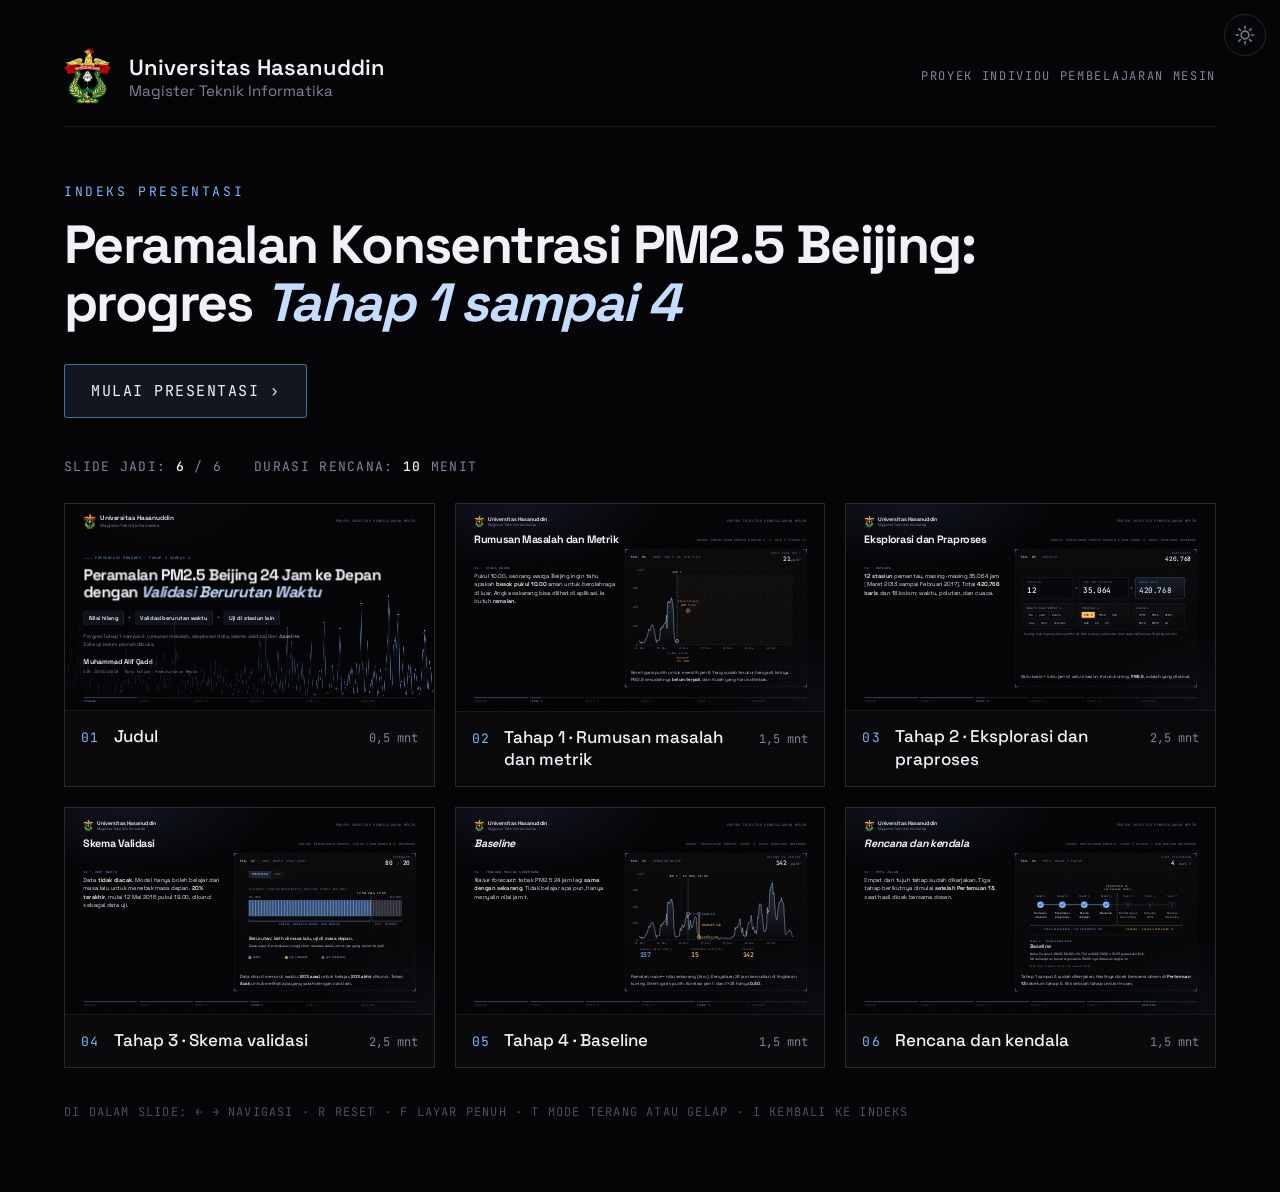
==== Presentasi/Presentasi Tahap 1-4/INDEX.html @ 756e317a "Tambah presentasi progres Tahap 1 sampai 4 (6 slide web interaktif) Slide judul, Tahap 1 sampai 4, s" ====
<!doctype html>
<html lang="id">
<head>
<meta charset="utf-8">
<meta name="viewport" content="width=device-width, initial-scale=1">
<title>Presentasi Proyek ML PM2.5 Beijing · Indeks</title>
<link rel="preconnect" href="https://fonts.googleapis.com">
<link rel="preconnect" href="https://fonts.gstatic.com" crossorigin>
<link href="https://fonts.googleapis.com/css2?family=JetBrains+Mono:wght@400;500&family=Space+Grotesk:wght@400;500;600;700&display=swap" rel="stylesheet">
<style>
:root{
  --bg:#050507;--line:rgba(255,255,255,.13);--line2:rgba(255,255,255,.07);
  --text:#f1f2f6;--body:#c4c7d4;--mute:#80849a;--accent:#7db4ff;--accent-bright:#c4dcff;
  --sans:'Space Grotesk','Segoe UI',system-ui,sans-serif;--mono:'JetBrains Mono','Cascadia Mono',Consolas,monospace;
}
*{box-sizing:border-box;margin:0;padding:0}
html{background:var(--bg)}
body{min-height:100vh;font-family:var(--sans);color:var(--text);padding:48px clamp(20px,5vw,96px) 72px;
  background:
    radial-gradient(1100px 600px at 18% -8%,rgba(110,140,220,.13),transparent 70%),
    radial-gradient(rgba(255,255,255,.055) 1px,transparent 1.2px) 0 0/32px 32px,var(--bg)}
.top{display:flex;align-items:center;justify-content:space-between;gap:24px;padding-bottom:22px;border-bottom:1px solid var(--line2);flex-wrap:wrap}
.brand{display:flex;align-items:center;gap:18px}
.brand img{height:56px;width:auto}
.brand b{display:block;font-size:22px;font-weight:600}
.brand span{display:block;font-size:15px;color:var(--mute)}
.tag{font-family:var(--mono);font-size:12px;letter-spacing:.14em;text-transform:uppercase;color:var(--mute)}
.hero{padding:56px 0 40px;display:flex;align-items:flex-end;justify-content:space-between;gap:32px;flex-wrap:wrap}
.hero .eyebrow{font-family:var(--mono);font-size:13px;letter-spacing:.2em;text-transform:uppercase;color:var(--accent);margin-bottom:16px}
h1{font-size:clamp(34px,4.2vw,60px);line-height:1.08;font-weight:700;letter-spacing:-.03em;max-width:1000px}
h1 em{font-style:italic;color:var(--accent-bright)}
.start{font-family:var(--mono);font-size:15px;letter-spacing:.1em;text-transform:uppercase;color:var(--text);text-decoration:none;border:1px solid rgba(125,180,255,.55);background:rgba(125,180,255,.1);padding:16px 26px;border-radius:3px;transition:background .2s,border-color .2s}
.start:hover{background:rgba(125,180,255,.2);border-color:var(--accent)}
.meta{display:flex;gap:32px;flex-wrap:wrap;font-family:var(--mono);font-size:13px;letter-spacing:.1em;color:var(--mute);text-transform:uppercase;margin-bottom:28px}
.meta b{color:var(--text);font-weight:500}
.grid{display:grid;grid-template-columns:repeat(auto-fill,minmax(300px,1fr));gap:20px}
.card{position:relative;display:block;text-decoration:none;color:inherit;border:1px solid var(--line);background:rgba(255,255,255,.02);transition:border-color .2s,transform .2s}
a.card:hover{border-color:var(--accent);transform:translateY(-3px)}
.thumb{position:relative;aspect-ratio:16/9;overflow:hidden;background:#07080b;border-bottom:1px solid var(--line2)}
.thumb iframe{position:absolute;left:0;top:0;width:1920px;height:1080px;border:0;transform-origin:0 0;pointer-events:none}
.thumb.empty{display:flex;align-items:center;justify-content:center;font-family:var(--mono);font-size:12px;letter-spacing:.14em;text-transform:uppercase;color:#4b4e60;background:repeating-linear-gradient(135deg,rgba(255,255,255,.02) 0 10px,transparent 10px 20px)}
.info{display:flex;align-items:baseline;gap:14px;padding:14px 16px 16px}
.no{font-family:var(--mono);font-size:13px;color:var(--accent);letter-spacing:.1em}
.ttl{font-size:17px;font-weight:500;line-height:1.3;flex:1}
.tm{font-family:var(--mono);font-size:12px;color:var(--mute);white-space:nowrap}
.card.todo{opacity:.55}
.card.todo .no{color:var(--mute)}
.foot{margin-top:36px;font-family:var(--mono);font-size:12px;letter-spacing:.1em;color:#4b4e60;text-transform:uppercase}
</style>
<link rel="stylesheet" href="ASET/tema.css">
<script src="ASET/tema.js"></script>
</head>
<body>
<div class="top">
  <div class="brand">
    <img src="ASET/LOGO-UNHAS.png" alt="Logo Universitas Hasanuddin">
    <div><b>Universitas Hasanuddin</b><span>Magister Teknik Informatika</span></div>
  </div>
  <div class="tag">Proyek Individu Pembelajaran Mesin</div>
</div>

<div class="hero">
  <div>
    <div class="eyebrow">Indeks presentasi</div>
    <h1>Peramalan Konsentrasi PM2.5 Beijing: progres <em>Tahap 1 sampai 4</em></h1>
  </div>
  <a class="start" href="SLIDE1.html" id="start">Mulai presentasi ›</a>
</div>

<div class="meta"><span>Slide jadi: <b id="done">0</b> / 6</span><span>Durasi rencana: <b id="dur">0</b> menit</span></div>
<div class="grid" id="grid"></div>
<div class="foot">Di dalam slide: ← → navigasi · R reset · F layar penuh · T mode terang atau gelap · I kembali ke indeks</div>

<script>
/* Daftar slide sesuai rencana. Setelah file SLIDEN.html dibuat, ubah ready menjadi true. */
const SLIDES=[
  {t:'Judul',m:0.5,f:'SLIDE1.html',ready:true},
  {t:'Tahap 1 · Rumusan masalah dan metrik',m:1.5,f:'SLIDE2.html',ready:true},
  {t:'Tahap 2 · Eksplorasi dan praproses',m:2.5,f:'SLIDE3.html',ready:true},
  {t:'Tahap 3 · Skema validasi',m:2.5,f:'SLIDE4.html',ready:true},
  {t:'Tahap 4 · Baseline',m:1.5,f:'SLIDE5.html',ready:true},
  {t:'Rencana dan kendala',m:1.5,f:'SLIDE6.html',ready:true}
];
const grid=document.getElementById('grid');
const fm=m=>String(m).replace('.',',')+' mnt';
SLIDES.forEach((s,i)=>{
  const el=document.createElement(s.ready?'a':'div');
  el.className='card'+(s.ready?'':' todo');
  if(s.ready) el.href=s.f;
  const no=String(i+1).padStart(2,'0');
  el.innerHTML=(s.ready?'<div class="thumb"><iframe src="'+s.f+'" tabindex="-1" loading="lazy" title="Pratinjau slide '+(i+1)+'"></iframe></div>':'<div class="thumb empty">Menyusul</div>')
    +'<div class="info"><span class="no">'+no+'</span><span class="ttl">'+s.t+'</span><span class="tm">'+fm(s.m)+'</span></div>';
  grid.appendChild(el);
});
document.getElementById('done').textContent=SLIDES.filter(s=>s.ready).length;
document.getElementById('dur').textContent=String(SLIDES.reduce((a,s)=>a+s.m,0)).replace('.',',');
function fitThumbs(){document.querySelectorAll('.thumb iframe').forEach(f=>{const w=f.parentElement.clientWidth;f.style.transform='scale('+(w/1920)+')';});}
addEventListener('resize',fitThumbs);fitThumbs();
function leave(url){if(window.TEMA)TEMA.leave(url);else location.href=url;}
document.querySelectorAll('a').forEach(a=>a.addEventListener('click',e=>{e.preventDefault();leave(a.getAttribute('href'));}));
addEventListener('keydown',e=>{if(e.key==='Enter'||e.key===' '){e.preventDefault();leave('SLIDE1.html');}});
</script>
</body>
</html>
---- Presentasi/Presentasi Tahap 1-4/ASET/tema.css ----
/* ───────── Tema terang/gelap dan transisi antar-slide ─────────
   Dimuat paling akhir di <head> setiap slide. Cara kerja ada di tema.js. */

/* Latar halaman selalu sama dengan warna panggung, agar tidak ada kilatan hitam di sela slide */
html,body{background:#050507 !important}
html{color-scheme:dark}

/* Fade lama dimatikan; transisi ditangani tema.js */
html body{opacity:1 !important;animation:none !important}

/* Mode terang: dasar gelap dibalik. Warna merek (logo, gambar) dibalik sekali lagi agar tampil asli. */
html[data-tema="light"]{filter:invert(1) hue-rotate(180deg);color-scheme:light}
html[data-tema="light"] img{filter:invert(1) hue-rotate(180deg)}
html.t-anim,html.t-anim img{transition:filter .55s ease}

/* Sebelum animasi masuk dimulai, panggung disembunyikan. Pengaman: muncul sendiri setelah 3 detik. */
html.t-pre #stage{visibility:hidden;animation:t-fail 0s linear 3s forwards}
html.t-pre body:not(:has(#stage)){opacity:0 !important}
@keyframes t-fail{to{visibility:visible}}
html.t-fade body:not(:has(#stage)){opacity:0 !important;transition:opacity .3s ease}
html.t-in body:not(:has(#stage)){transition:opacity .35s ease}

/* Tombol tema (pojok kanan atas) */
#t-btn{position:fixed;top:14px;right:14px;z-index:60;width:42px;height:42px;border-radius:50%;
  display:grid;place-items:center;padding:0;cursor:pointer !important;
  color:#c4dcff;background:rgba(10,11,15,.72);border:1px solid rgba(255,255,255,.22);
  opacity:.55;transition:opacity .25s ease,border-color .25s ease,transform .5s cubic-bezier(.3,1.4,.4,1)}
#t-btn:hover,#t-btn:focus-visible{opacity:1;border-color:#7db4ff;outline:none}
#t-btn svg{width:22px;height:22px;display:block}
#t-btn.spin{transform:rotate(180deg)}
#t-btn .sun{display:block}#t-btn .moon{display:none}
html[data-tema="light"] #t-btn .sun{display:none}
html[data-tema="light"] #t-btn .moon{display:block}
html.t-frame #t-btn{display:none}
@media (prefers-reduced-motion:reduce){html.t-anim,html.t-anim img{transition:none}}
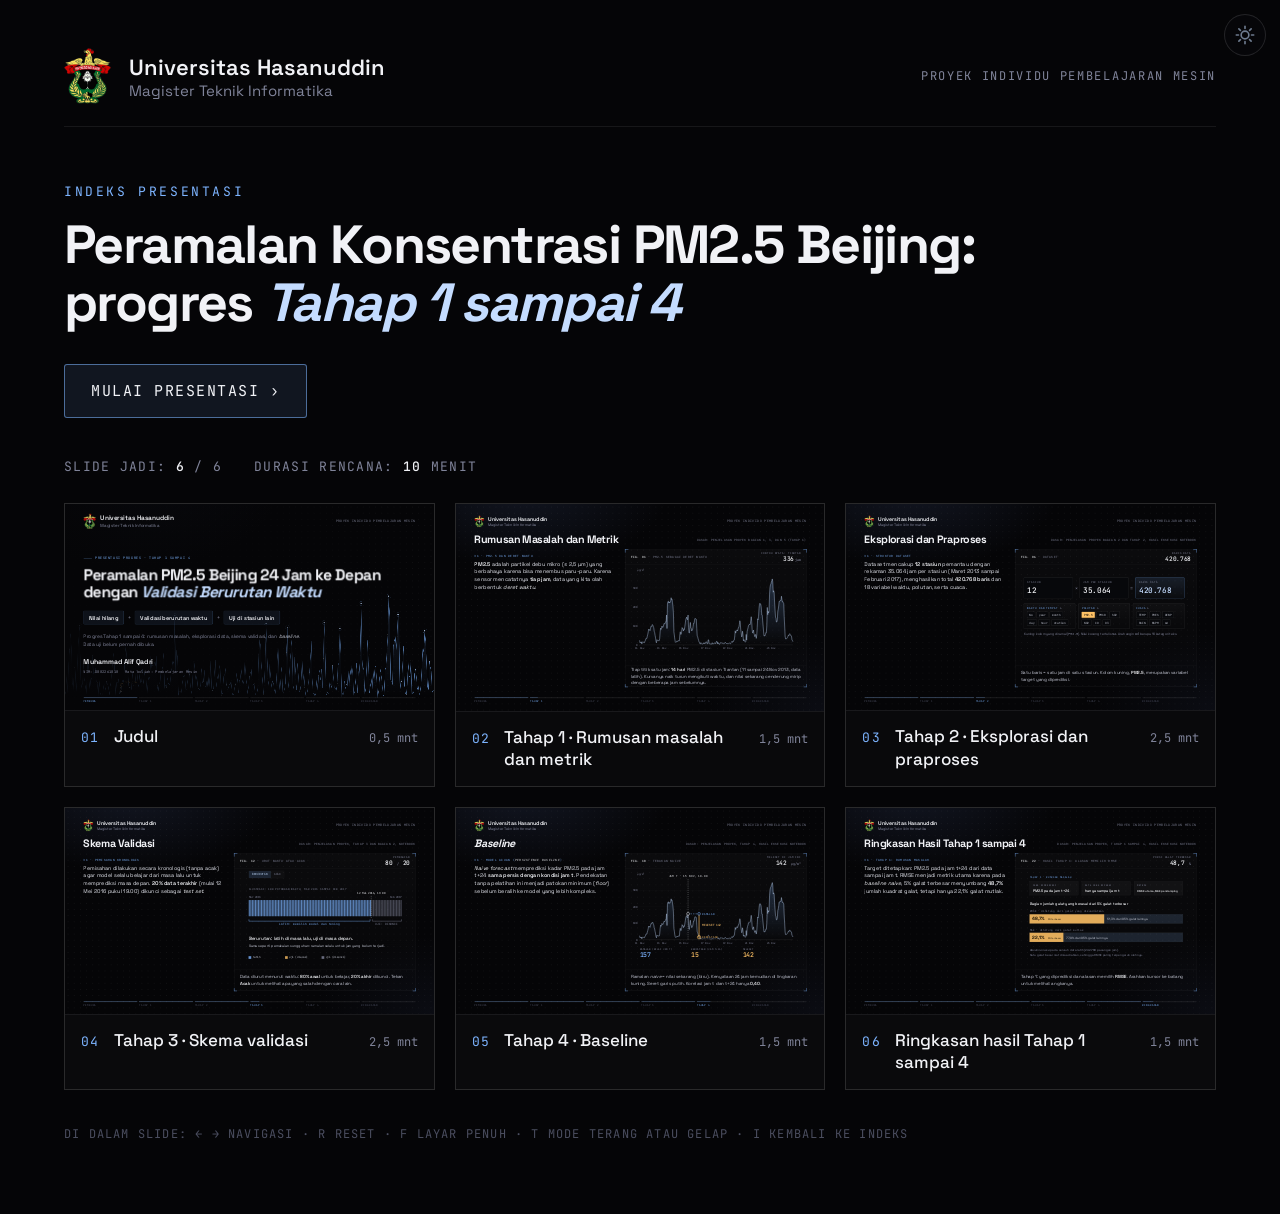
==== commit 60015c87: "Ubah slide 6 menjadi ringkasan hasil Tahap 1 sampai 4 tanpa rencana ke depan" ====
--- a/Presentasi/Presentasi Tahap 1-4/INDEX.html
+++ b/Presentasi/Presentasi Tahap 1-4/INDEX.html
@@ -79,7 +79,7 @@
   {t:'Tahap 2 · Eksplorasi dan praproses',m:2.5,f:'SLIDE3.html',ready:true},
   {t:'Tahap 3 · Skema validasi',m:2.5,f:'SLIDE4.html',ready:true},
   {t:'Tahap 4 · Baseline',m:1.5,f:'SLIDE5.html',ready:true},
-  {t:'Rencana dan kendala',m:1.5,f:'SLIDE6.html',ready:true}
+  {t:'Ringkasan hasil Tahap 1 sampai 4',m:1.5,f:'SLIDE6.html',ready:true}
 ];
 const grid=document.getElementById('grid');
 const fm=m=>String(m).replace('.',',')+' mnt';
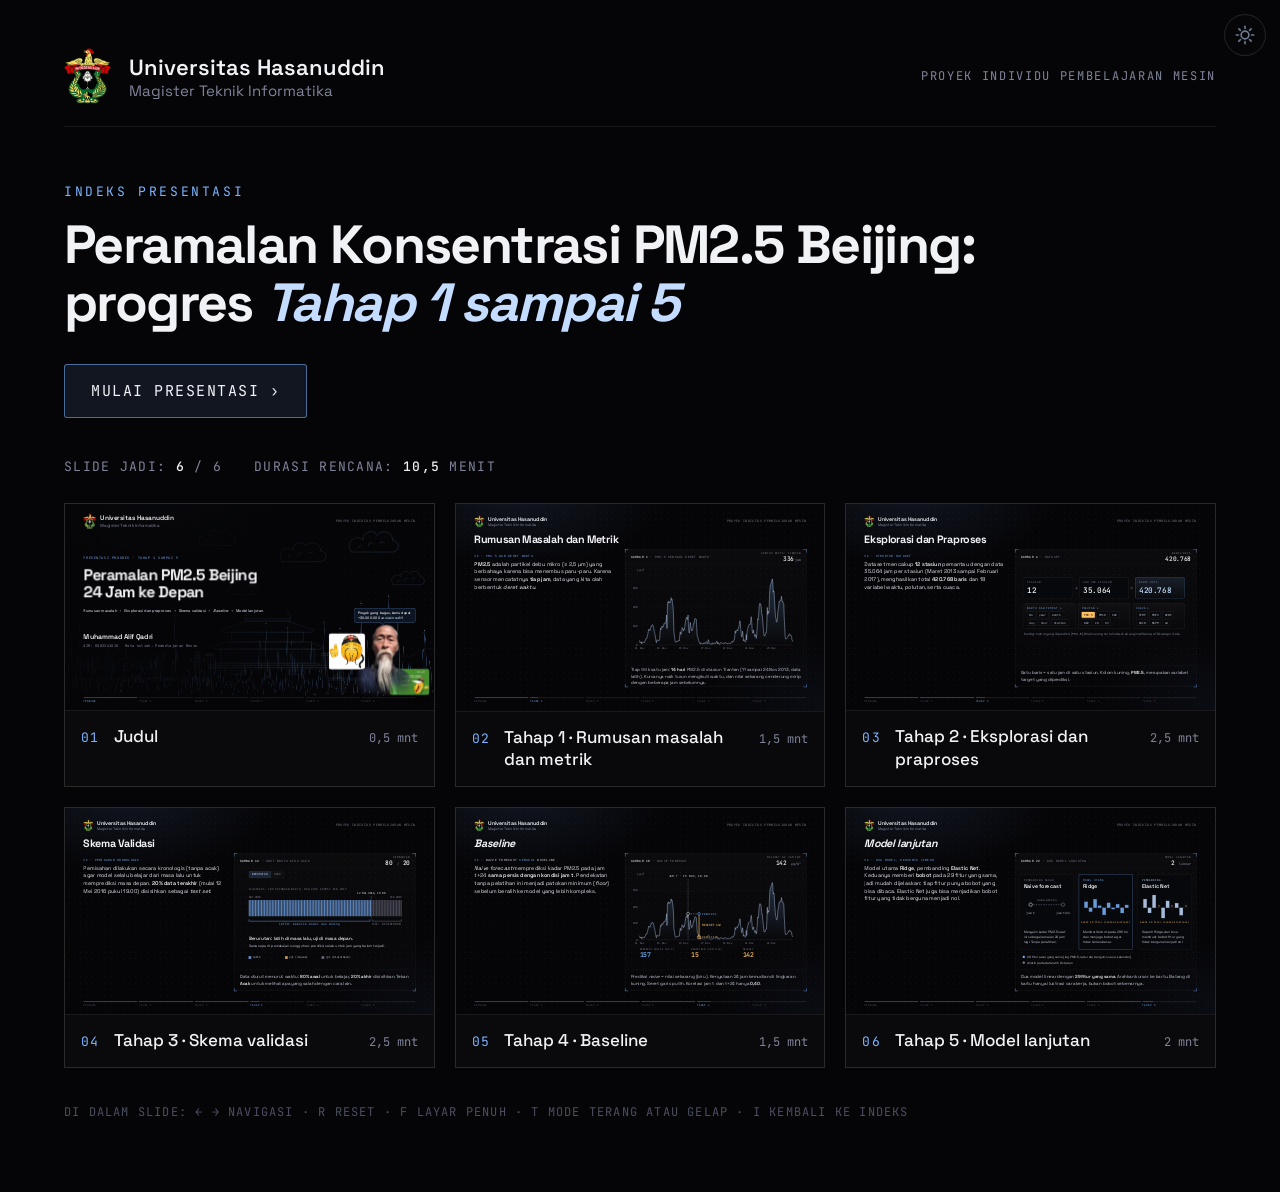
==== commit 2e2fae6b: "Perbarui Tahap 5 di dokumen dan ganti slide ringkasan dengan slide Tahap 5" ====
--- a/Presentasi/Presentasi Tahap 1-4/INDEX.html
+++ b/Presentasi/Presentasi Tahap 1-4/INDEX.html
@@ -62,7 +62,7 @@
 <div class="hero">
   <div>
     <div class="eyebrow">Indeks presentasi</div>
-    <h1>Peramalan Konsentrasi PM2.5 Beijing: progres <em>Tahap 1 sampai 4</em></h1>
+    <h1>Peramalan Konsentrasi PM2.5 Beijing: progres <em>Tahap 1 sampai 5</em></h1>
   </div>
   <a class="start" href="SLIDE1.html" id="start">Mulai presentasi ›</a>
 </div>
@@ -79,7 +79,7 @@
   {t:'Tahap 2 · Eksplorasi dan praproses',m:2.5,f:'SLIDE3.html',ready:true},
   {t:'Tahap 3 · Skema validasi',m:2.5,f:'SLIDE4.html',ready:true},
   {t:'Tahap 4 · Baseline',m:1.5,f:'SLIDE5.html',ready:true},
-  {t:'Ringkasan hasil Tahap 1 sampai 4',m:1.5,f:'SLIDE6.html',ready:true}
+  {t:'Tahap 5 · Model lanjutan',m:2,f:'SLIDE6.html',ready:true}
 ];
 const grid=document.getElementById('grid');
 const fm=m=>String(m).replace('.',',')+' mnt';
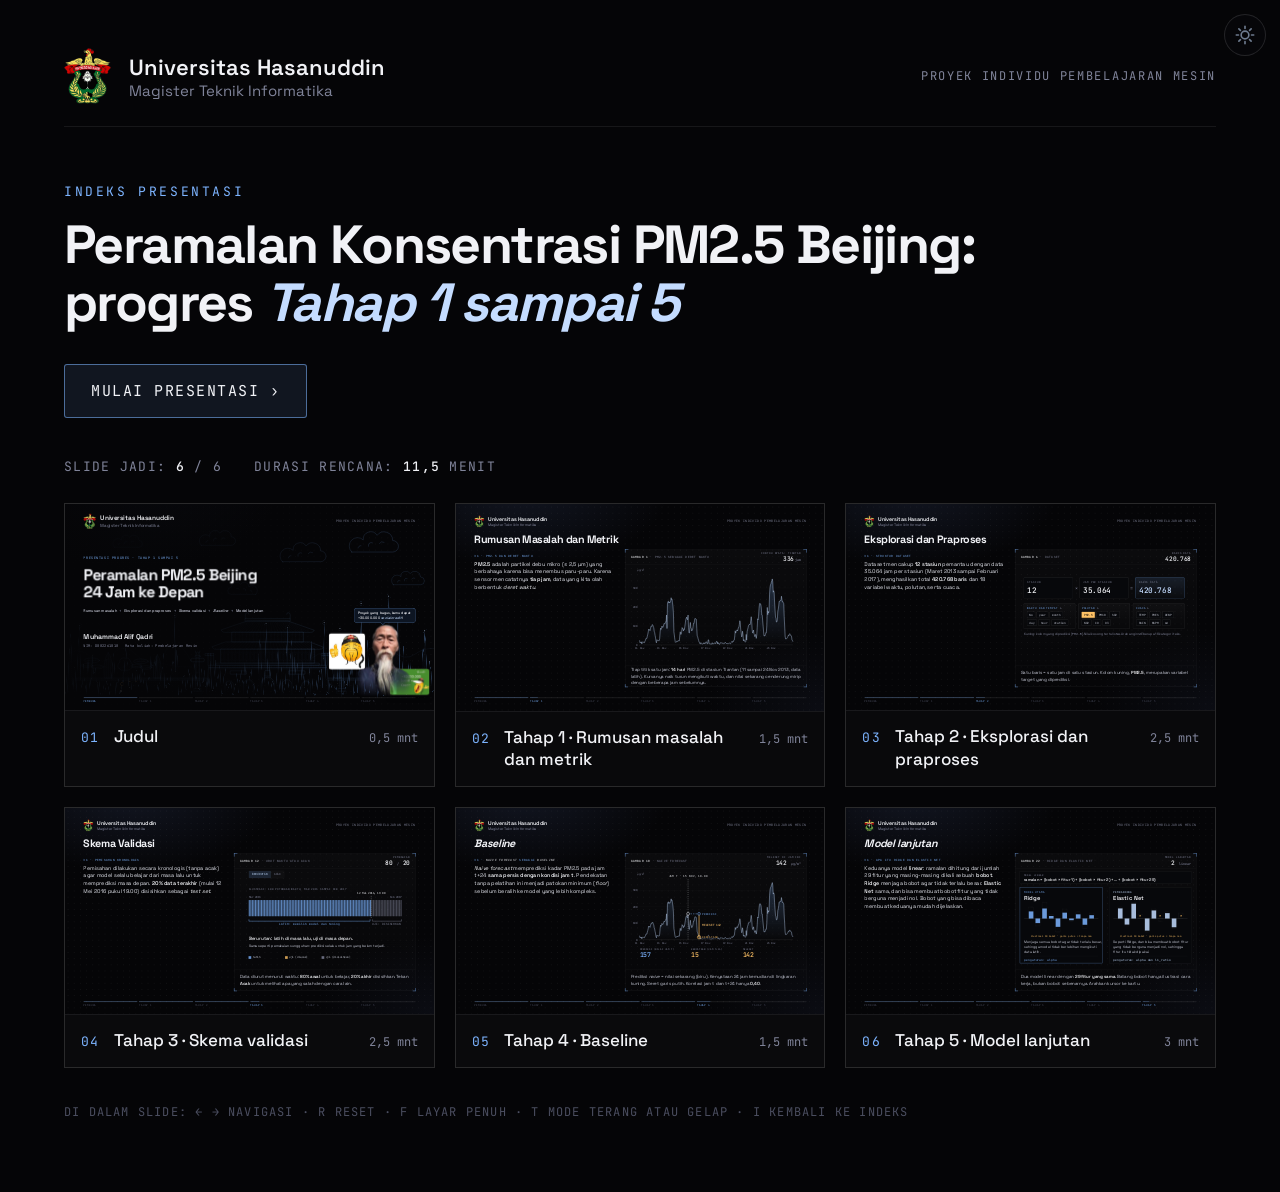
==== commit b66d3851: "Slide Tahap 5: alur 8 langkah, tambah alasan memilih Ridge sebagai model utama" ====
--- a/Presentasi/Presentasi Tahap 1-4/INDEX.html
+++ b/Presentasi/Presentasi Tahap 1-4/INDEX.html
@@ -79,7 +79,7 @@
   {t:'Tahap 2 · Eksplorasi dan praproses',m:2.5,f:'SLIDE3.html',ready:true},
   {t:'Tahap 3 · Skema validasi',m:2.5,f:'SLIDE4.html',ready:true},
   {t:'Tahap 4 · Baseline',m:1.5,f:'SLIDE5.html',ready:true},
-  {t:'Tahap 5 · Model lanjutan',m:2,f:'SLIDE6.html',ready:true}
+  {t:'Tahap 5 · Model lanjutan',m:3,f:'SLIDE6.html',ready:true}
 ];
 const grid=document.getElementById('grid');
 const fm=m=>String(m).replace('.',',')+' mnt';
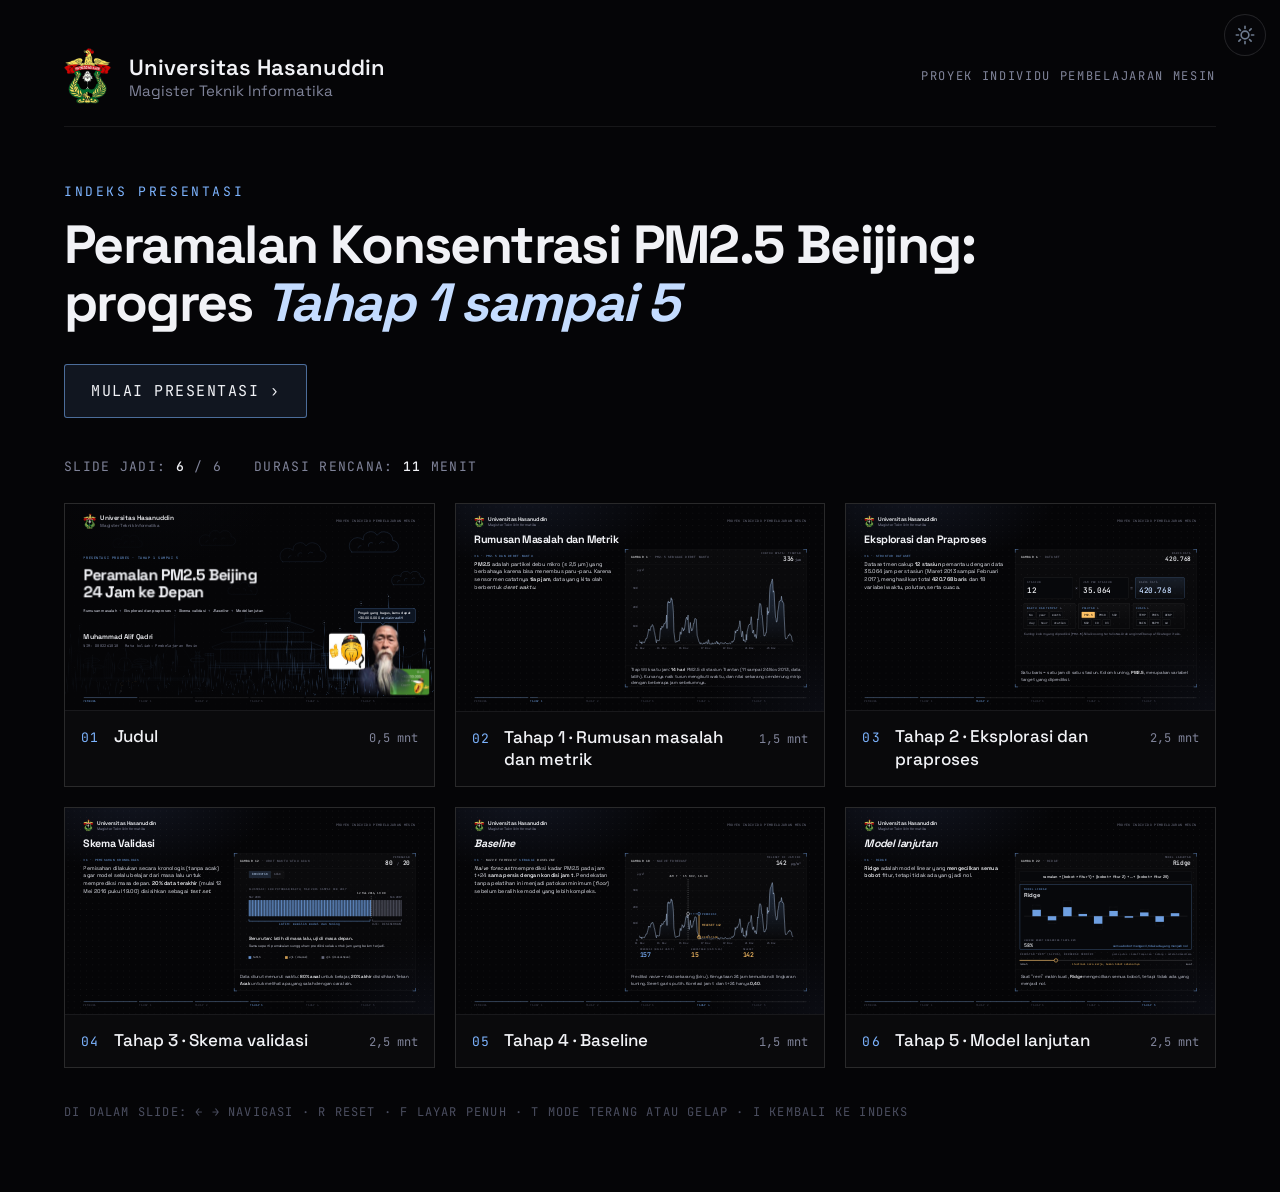
==== commit 69698d7e: "Hapus Elastic Net dari model lanjutan; Tahap 5 hanya Ridge (notebook, tabel, laporan, slide)" ====
--- a/Presentasi/Presentasi Tahap 1-4/INDEX.html
+++ b/Presentasi/Presentasi Tahap 1-4/INDEX.html
@@ -79,7 +79,7 @@
   {t:'Tahap 2 · Eksplorasi dan praproses',m:2.5,f:'SLIDE3.html',ready:true},
   {t:'Tahap 3 · Skema validasi',m:2.5,f:'SLIDE4.html',ready:true},
   {t:'Tahap 4 · Baseline',m:1.5,f:'SLIDE5.html',ready:true},
-  {t:'Tahap 5 · Model lanjutan',m:3,f:'SLIDE6.html',ready:true}
+  {t:'Tahap 5 · Model lanjutan',m:2.5,f:'SLIDE6.html',ready:true}
 ];
 const grid=document.getElementById('grid');
 const fm=m=>String(m).replace('.',',')+' mnt';
